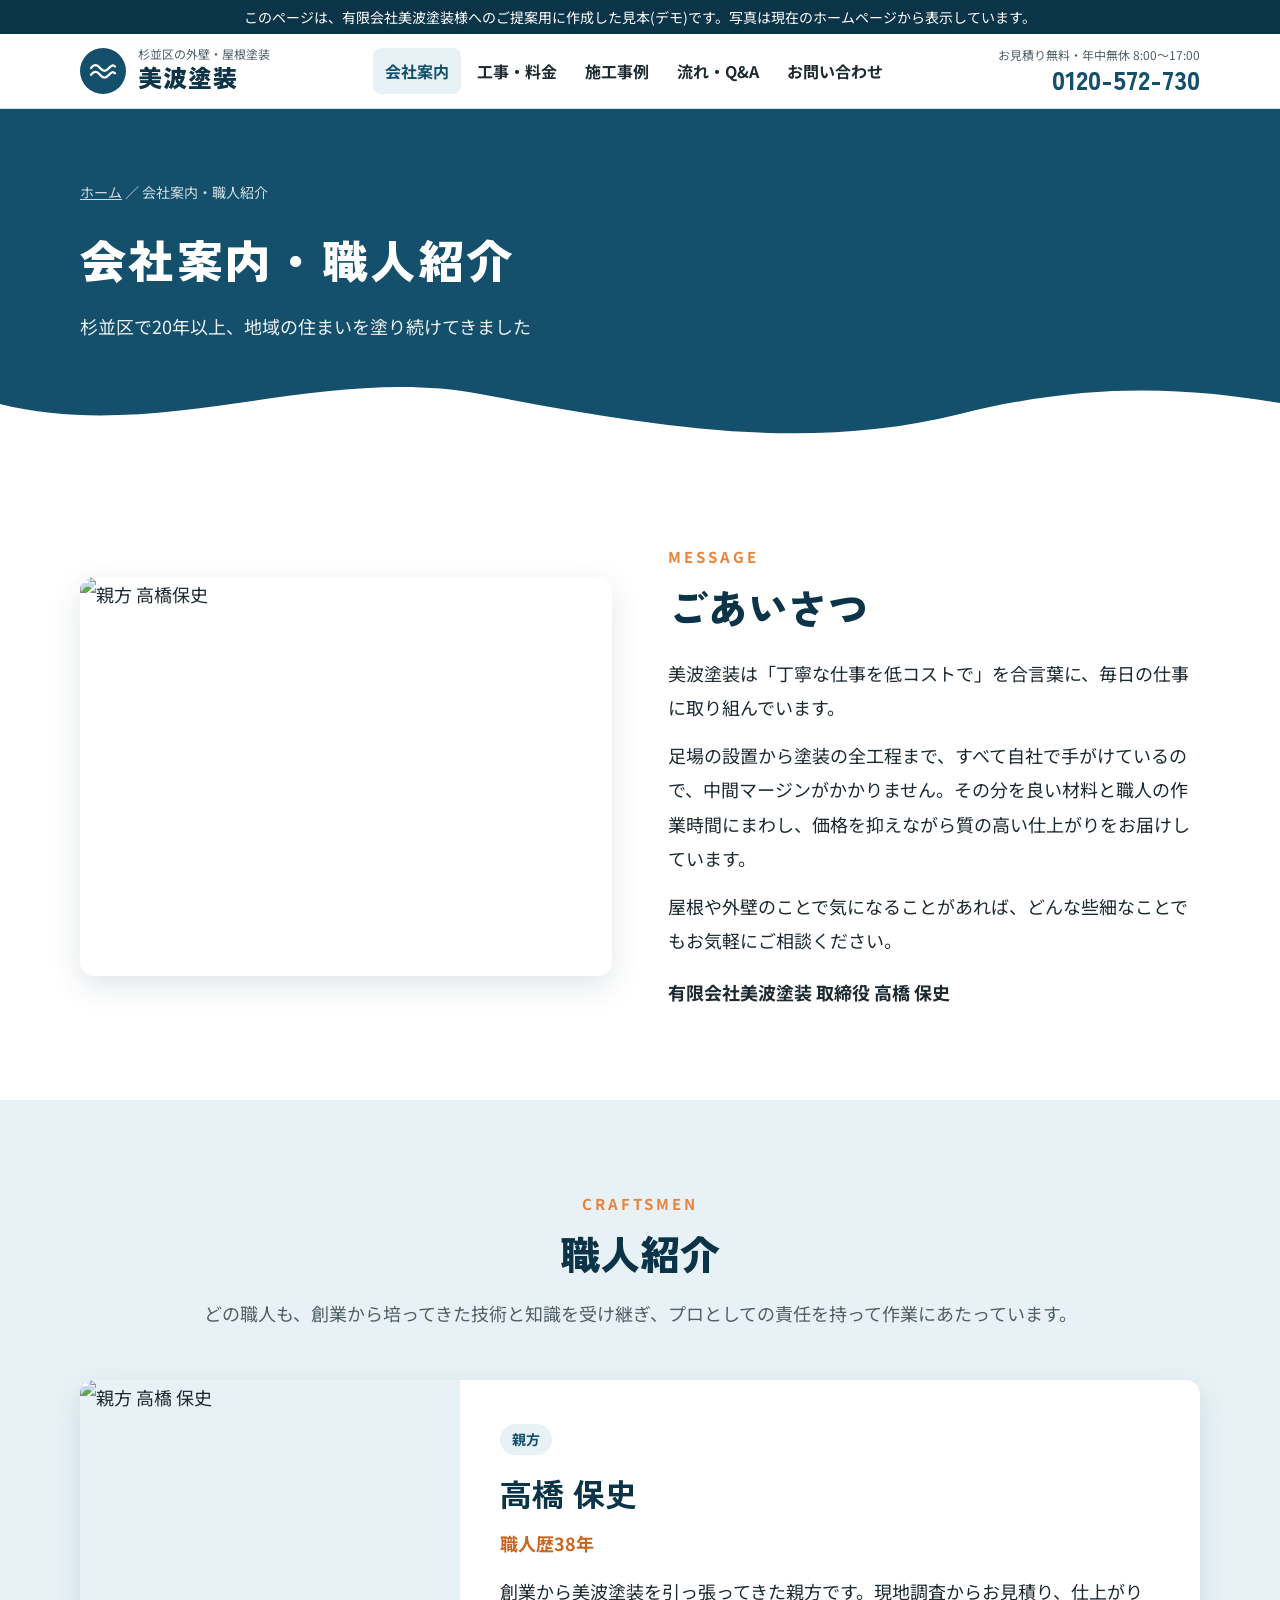
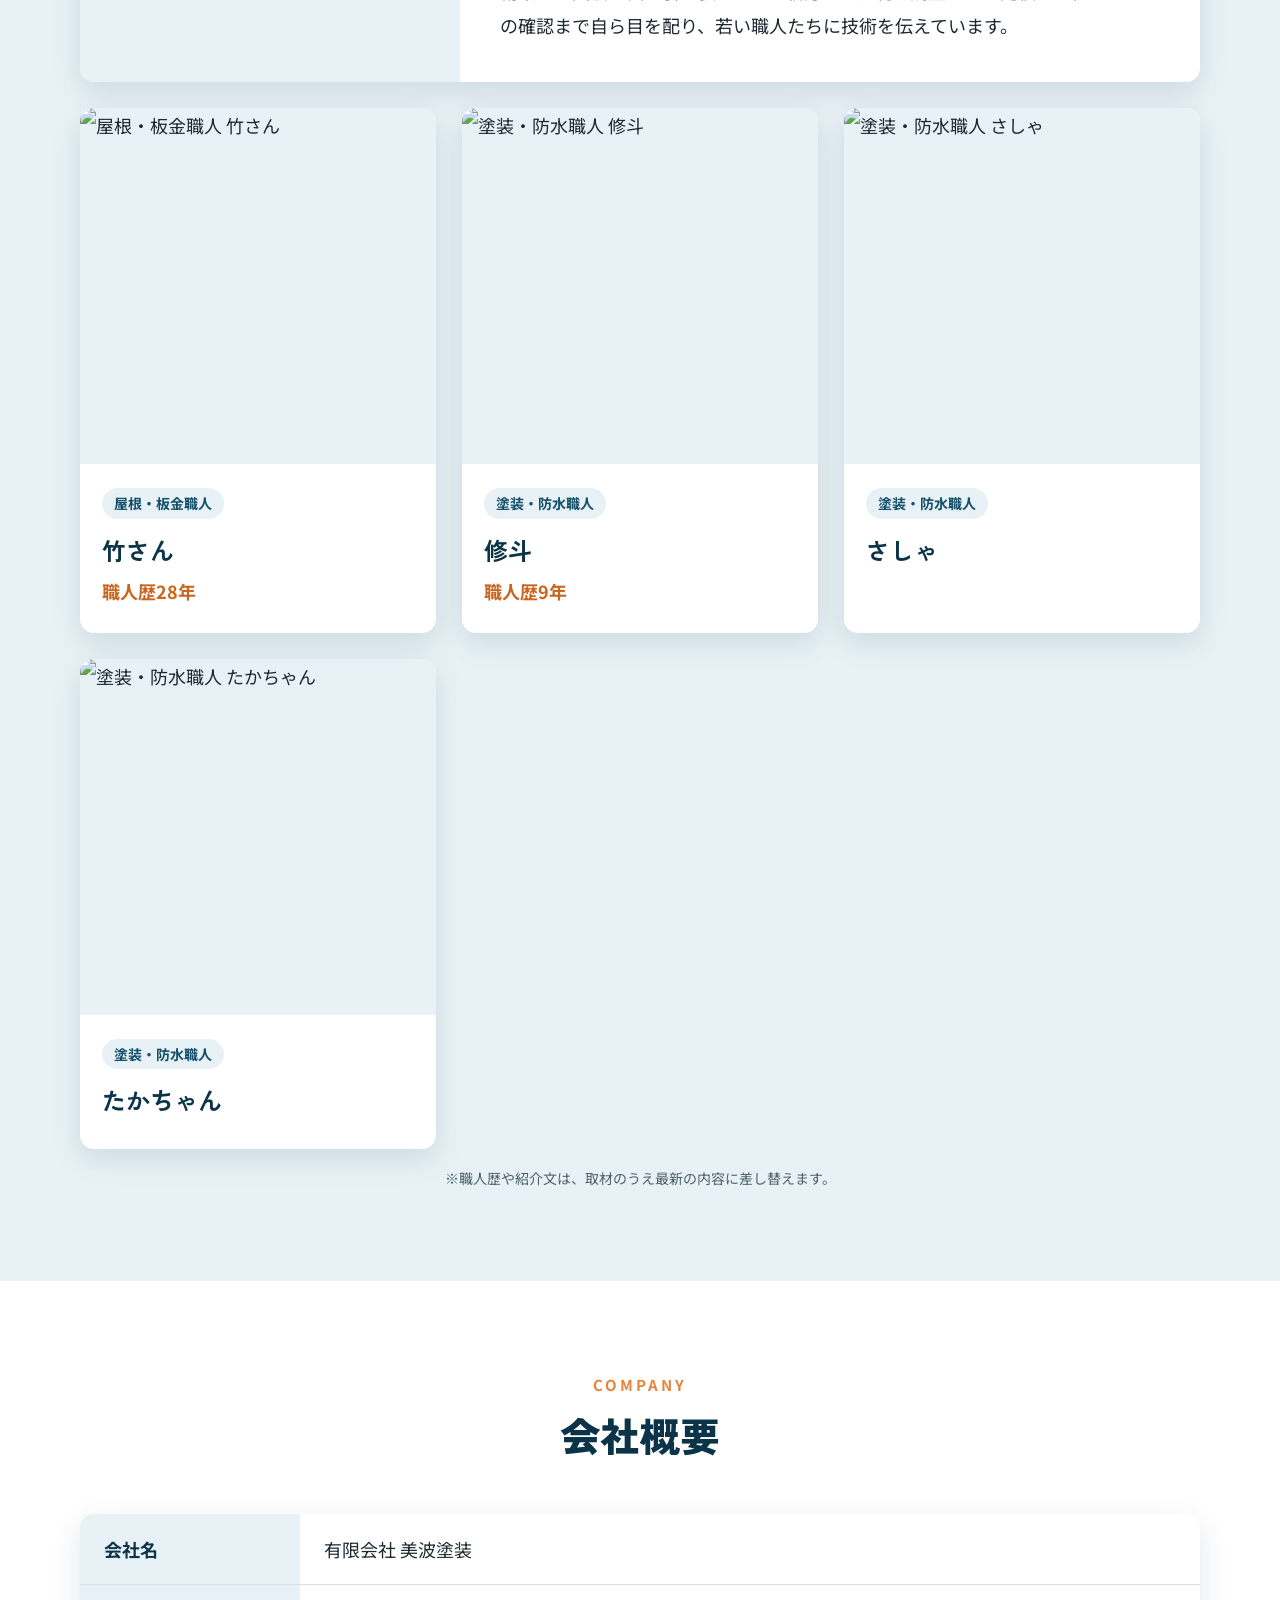
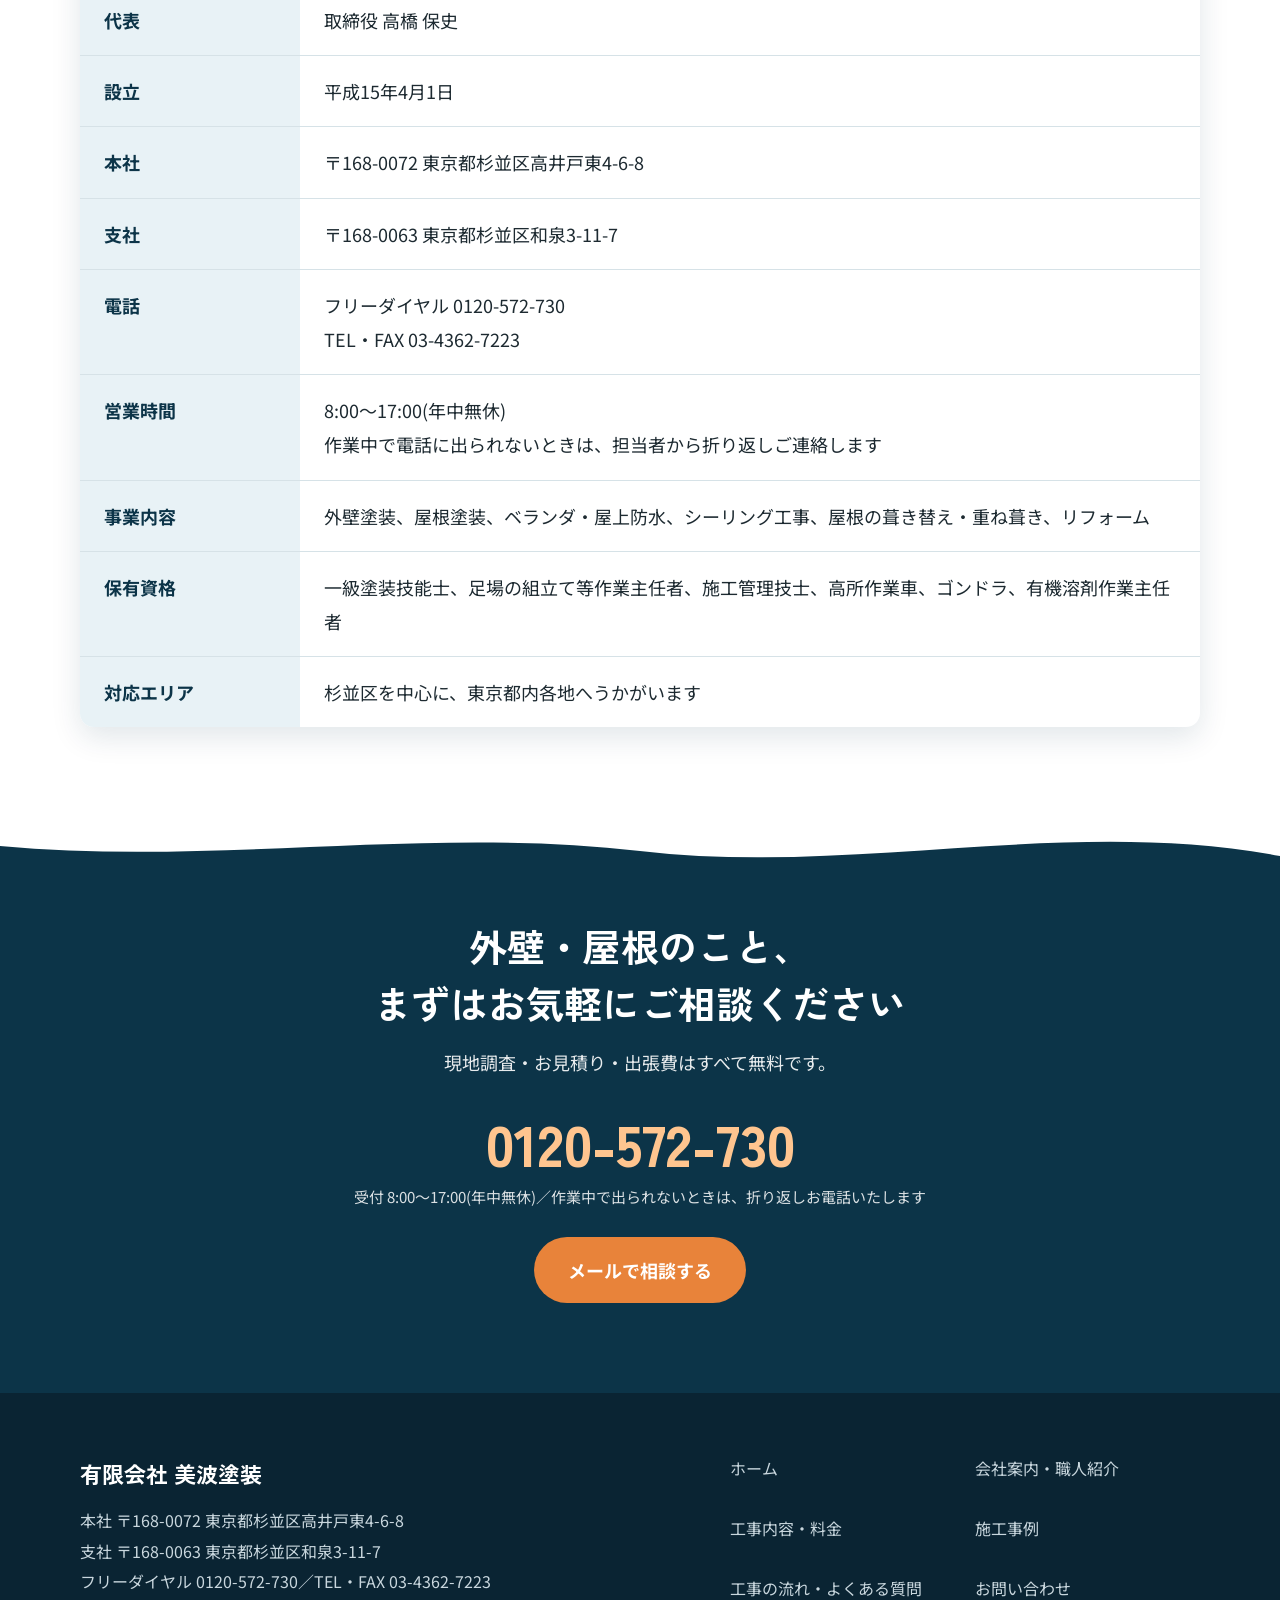
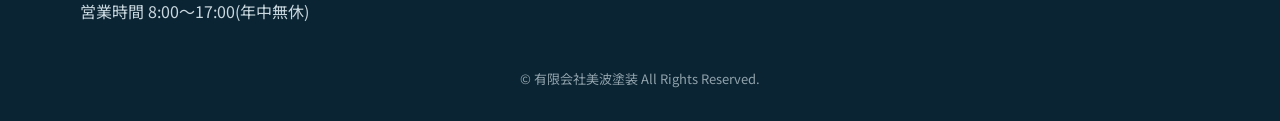
==== company.html @ 08099c4b "美波塗装様 提案用デモサイトを追加 Co-Authored-By: Claude Opus 5.5 <noreply@anthropic.com> Claude-Session: https://cl" ====
<!doctype html>
<html lang="ja">
<head>
<meta charset="utf-8">
<meta name="viewport" content="width=device-width, initial-scale=1">
<title>会社案内・職人紹介｜有限会社美波塗装｜杉並区の外壁塗装・屋根塗装</title>
<meta name="description" content="有限会社美波塗装の会社案内。親方 高橋保史(職人歴38年)をはじめとする職人紹介と会社概要。杉並区高井戸東。">
<link rel="stylesheet" href="style.css">
<script type="application/ld+json">
{"@context":"https://schema.org","@type":"HousePainter","name":"有限会社美波塗装","telephone":"0120-572-730","address":{"@type":"PostalAddress","postalCode":"168-0072","addressRegion":"東京都","addressLocality":"杉並区","streetAddress":"高井戸東4-6-8"},"openingHours":"Mo-Su 08:00-17:00","foundingDate":"2003-04-01","areaServed":"東京都杉並区とその周辺"}
</script>
</head>
<body>
<div class="demo-bar">このページは、有限会社美波塗装様へのご提案用に作成した見本(デモ)です。写真は現在のホームページから表示しています。</div>
<header class="site">
  <div class="wrap head-in">
    <a class="logo" href="index.html"><span class="logo-mark"><svg viewBox="0 0 40 40" fill="none" stroke="#fff" stroke-width="3" stroke-linecap="round"><path d="M4 16c4-5 8-5 12 0s8 5 12 0 6-4 8-2"/><path d="M4 25c4-5 8-5 12 0s8 5 12 0 6-4 8-2"/></svg></span><span class="logo-text"><small>杉並区の外壁・屋根塗装</small><strong>美波塗装</strong></span></a>
    <nav class="gnav"><ul><li><a href="company.html" class="on">会社案内</a></li><li><a href="service.html">工事・料金</a></li><li><a href="works.html">施工事例</a></li><li><a href="flow.html">流れ・Q&A</a></li><li><a href="contact.html">お問い合わせ</a></li></ul></nav>
    <a class="head-tel" href="tel:0120572730"><span>お見積り無料・年中無休 8:00〜17:00</span><strong>0120-572-730</strong></a>
    <button class="menu-btn" aria-label="メニュー">メニュー</button>
  </div>
</header>
<div class="page-head">
  <div class="wrap">
    <div class="crumb"><a href="index.html">ホーム</a> ／ 会社案内・職人紹介</div>
    <h1>会社案内・職人紹介</h1>
    <p>杉並区で20年以上、地域の住まいを塗り続けてきました</p>
  </div>
  <div class="wave" aria-hidden="true"><svg viewBox="0 0 1440 90" preserveAspectRatio="none"><path fill="#ffffff" d="M0,40 C180,80 360,0 540,30 C720,60 900,90 1080,50 C1260,10 1380,30 1480,45 L1480,90 L0,90 Z"/></svg></div>
</div>

<section>
  <div class="wrap split">
    <div class="split-img fade"><img src="https://minamitosou.com/img/staff01.png" alt="親方 高橋保史"></div>
    <div class="fade delay1">
      <div class="sec-title left" style="margin-bottom:20px"><span class="en">MESSAGE</span><h2>ごあいさつ</h2></div>
      <p>美波塗装は「丁寧な仕事を低コストで」を合言葉に、毎日の仕事に取り組んでいます。</p>
      <p>足場の設置から塗装の全工程まで、すべて自社で手がけているので、中間マージンがかかりません。その分を良い材料と職人の作業時間にまわし、価格を抑えながら質の高い仕上がりをお届けしています。</p>
      <p>屋根や外壁のことで気になることがあれば、どんな些細なことでもお気軽にご相談ください。</p>
      <p style="margin-top:18px;font-weight:700">有限会社美波塗装 取締役 高橋 保史</p>
    </div>
  </div>
</section>

<section class="bg-light" id="staff">
  <div class="wrap">
    <div class="sec-title fade"><span class="en">CRAFTSMEN</span><h2>職人紹介</h2><p>どの職人も、創業から培ってきた技術と知識を受け継ぎ、プロとしての責任を持って作業にあたっています。</p></div>
    <div class="staff-grid"><div class="staff lead fade"><div class="ph"><img src="https://minamitosou.com/img/staff01.png" alt="親方 高橋 保史"></div><div class="tx"><span class="role">親方</span><h3>高橋 保史</h3><div class="yr">職人歴38年</div><p>創業から美波塗装を引っ張ってきた親方です。現地調査からお見積り、仕上がりの確認まで自ら目を配り、若い職人たちに技術を伝えています。</p></div></div>
<div class="staff fade delay1"><div class="ph"><img src="https://minamitosou.com/img/staff02.png" alt="屋根・板金職人 竹さん"></div><div class="tx"><span class="role">屋根・板金職人</span><h3>竹さん</h3><div class="yr">職人歴28年</div></div></div>
<div class="staff fade delay2"><div class="ph"><img src="https://minamitosou.com/img/staff03.png" alt="塗装・防水職人 修斗"></div><div class="tx"><span class="role">塗装・防水職人</span><h3>修斗</h3><div class="yr">職人歴9年</div></div></div>
<div class="staff fade delay0"><div class="ph"><img src="https://minamitosou.com/img/staff04.png" alt="塗装・防水職人 さしゃ"></div><div class="tx"><span class="role">塗装・防水職人</span><h3>さしゃ</h3><div class="yr"></div></div></div>
<div class="staff fade delay1"><div class="ph"><img src="https://minamitosou.com/img/staff05.jpg" alt="塗装・防水職人 たかちゃん"></div><div class="tx"><span class="role">塗装・防水職人</span><h3>たかちゃん</h3><div class="yr"></div></div></div></div>
    <p class="note-demo">※職人歴や紹介文は、取材のうえ最新の内容に差し替えます。</p>
  </div>
</section>

<section>
  <div class="wrap">
    <div class="sec-title fade"><span class="en">COMPANY</span><h2>会社概要</h2></div>
    <table class="table fade">
      <tr><th>会社名</th><td>有限会社 美波塗装</td></tr>
      <tr><th>代表</th><td>取締役 高橋 保史</td></tr>
      <tr><th>設立</th><td>平成15年4月1日</td></tr>
      <tr><th>本社</th><td>〒168-0072 東京都杉並区高井戸東4-6-8</td></tr>
      <tr><th>支社</th><td>〒168-0063 東京都杉並区和泉3-11-7</td></tr>
      <tr><th>電話</th><td>フリーダイヤル 0120-572-730<br>TEL・FAX 03-4362-7223</td></tr>
      <tr><th>営業時間</th><td>8:00〜17:00(年中無休)<br>作業中で電話に出られないときは、担当者から折り返しご連絡します</td></tr>
      <tr><th>事業内容</th><td>外壁塗装、屋根塗装、ベランダ・屋上防水、シーリング工事、屋根の葺き替え・重ね葺き、リフォーム</td></tr>
      <tr><th>保有資格</th><td>一級塗装技能士、足場の組立て等作業主任者、施工管理技士、高所作業車、ゴンドラ、有機溶剤作業主任者</td></tr>
      <tr><th>対応エリア</th><td>杉並区を中心に、東京都内各地へうかがいます</td></tr>
    </table>
  </div>
</section>
<section class="cta">
  <div class="wave-top" aria-hidden="true"><svg viewBox="0 0 1440 60" preserveAspectRatio="none"><path fill="#ffffff" d="M0,20 C240,60 480,0 720,25 C960,50 1200,10 1440,30 L1440,60 L0,60 Z"/></svg></div>
  <div class="wrap fade">
    <h2>外壁・屋根のこと、<br>まずはお気軽にご相談ください</h2>
    <p>現地調査・お見積り・出張費はすべて無料です。</p>
    <a class="tel" href="tel:0120572730">0120-572-730</a>
    <small>受付 8:00〜17:00(年中無休)／作業中で出られないときは、折り返しお電話いたします</small>
    <a class="btn btn-sun" href="contact.html">メールで相談する</a>
  </div>
</section>
<footer class="site">
  <div class="wrap foot-in">
    <div>
      <strong>有限会社 美波塗装</strong>
      <p style="margin-top:10px">本社 〒168-0072 東京都杉並区高井戸東4-6-8<br>支社 〒168-0063 東京都杉並区和泉3-11-7<br>フリーダイヤル 0120-572-730／TEL・FAX 03-4362-7223<br>営業時間 8:00〜17:00(年中無休)</p>
    </div>
    <ul><li><a href="index.html">ホーム</a></li><li><a href="company.html">会社案内・職人紹介</a></li><li><a href="service.html">工事内容・料金</a></li><li><a href="works.html">施工事例</a></li><li><a href="flow.html">工事の流れ・よくある質問</a></li><li><a href="contact.html">お問い合わせ</a></li></ul>
  </div>
  <p class="copy">© 有限会社美波塗装 All Rights Reserved.</p>
</footer>
<div class="sp-fix"><a href="tel:0120572730">電話で相談<br>0120-572-730</a><a href="contact.html">メールで<br>無料見積り</a></div>
<script src="main.js"></script>
</body>
</html>
---- style.css ----
@import url('https://fonts.googleapis.com/css2?family=Zen+Kaku+Gothic+New:wght@500;700;900&family=Noto+Sans+JP:wght@400;500;700&display=swap');

:root{
  --sea:#14506b;      /* 深い海の青 */
  --sea-deep:#0c3448;
  --sea-light:#e8f2f6;
  --sun:#e8833a;      /* 夕日色 */
  --sun-deep:#c9661f;
  --sand:#f7f3ec;
  --ink:#1d2a31;
  --muted:#4f6069;
  --line:#d6e2e7;
  --white:#ffffff;
  --radius:14px;
  --shadow:0 10px 30px rgba(12,52,72,.12);
}
*{box-sizing:border-box;margin:0;padding:0}
html{scroll-behavior:smooth}
body{
  font-family:'Noto Sans JP',sans-serif;
  font-size:18px;line-height:1.9;color:var(--ink);background:var(--white);
  -webkit-font-smoothing:antialiased;
}
img{max-width:100%;display:block}
a{color:inherit}
.wrap{width:min(1120px,100% - 40px);margin:0 auto}
h1,h2,h3,.serif{font-family:'Zen Kaku Gothic New',sans-serif}

/* デモ表示 */
.demo-bar{background:var(--sea-deep);color:#fff;font-size:14px;text-align:center;padding:6px 12px;line-height:1.6}

/* ヘッダー */
header.site{position:sticky;top:0;z-index:50;background:rgba(255,255,255,.96);backdrop-filter:blur(6px);border-bottom:1px solid var(--line)}
.head-in{display:flex;align-items:center;justify-content:space-between;gap:16px;padding:12px 0}
.logo{display:flex;align-items:center;gap:12px;text-decoration:none}
.logo-mark{width:46px;height:46px;border-radius:50%;background:var(--sea);display:grid;place-items:center;flex-shrink:0}
.logo-mark svg{width:30px}
.logo-text small{display:block;font-size:12px;color:var(--muted);line-height:1.3}
.logo-text strong{font-family:'Zen Kaku Gothic New';font-size:24px;font-weight:900;color:var(--sea-deep);line-height:1.2;letter-spacing:.04em}
nav.gnav ul{display:flex;gap:4px;list-style:none}
nav.gnav a{display:block;white-space:nowrap;padding:8px 12px;text-decoration:none;font-weight:700;font-size:16px;border-radius:8px;transition:background .2s,color .2s}
nav.gnav a:hover,nav.gnav a.on{background:var(--sea-light);color:var(--sea)}
.head-tel{white-space:nowrap;text-align:right;line-height:1.3;text-decoration:none}
.head-tel span{display:block;font-size:12px;color:var(--muted)}
.head-tel strong{font-family:'Zen Kaku Gothic New';font-size:26px;font-weight:900;color:var(--sea)}
.menu-btn{display:none;background:none;border:2px solid var(--sea);color:var(--sea);border-radius:8px;padding:6px 12px;font-size:16px;font-weight:700;cursor:pointer}

/* ボタン(斜めの光) */
.btn{position:relative;overflow:hidden;display:inline-flex;align-items:center;justify-content:center;gap:10px;padding:16px 34px;border-radius:999px;font-weight:700;font-size:18px;text-decoration:none;transition:transform .2s,box-shadow .2s;border:none;cursor:pointer;font-family:inherit}
.btn::after{content:"";position:absolute;top:-50%;left:-80%;width:40%;height:200%;background:linear-gradient(90deg,transparent,rgba(255,255,255,.65),transparent);transform:skewX(-25deg);animation:shine 3.6s ease-in-out infinite}
@keyframes shine{0%{left:-80%}35%,100%{left:140%}}
.btn:hover{transform:translateY(-3px);box-shadow:0 12px 24px rgba(0,0,0,.18)}
.btn-sun{background:var(--sun);color:#fff}
.btn-sun:hover{background:var(--sun-deep)}
.btn-sea{background:var(--sea);color:#fff}
.btn-line{background:#fff;color:var(--sea);border:2px solid var(--sea)}
.btn-line::after{background:linear-gradient(90deg,transparent,rgba(20,80,107,.15),transparent)}

/* ファーストビュー */
.hero{position:relative;color:#fff;background:var(--sea-deep);overflow:hidden}
.hero-bg{position:absolute;inset:0;background-size:cover;background-position:center;opacity:.42;transform:scale(1.05);animation:slowzoom 18s ease-out forwards}
@keyframes slowzoom{to{transform:scale(1)}}
.hero::before{content:"";position:absolute;inset:0;background:linear-gradient(100deg,rgba(12,52,72,.95) 0%,rgba(12,52,72,.7) 50%,rgba(12,52,72,.25) 100%);z-index:1}
.hero-in{position:relative;z-index:2;padding:96px 0 150px}
.hero .tag{display:inline-block;background:var(--sun);padding:4px 16px;border-radius:999px;font-weight:700;font-size:16px;margin-bottom:22px}
.hero h1{font-size:clamp(34px,5.4vw,60px);line-height:1.35;font-weight:900;letter-spacing:.03em;margin-bottom:22px}
.hero h1 em{font-style:normal;color:#ffc58f}
.hero p.lead{font-size:clamp(17px,2vw,21px);max-width:620px;margin-bottom:34px}
.hero .btns{display:flex;flex-wrap:wrap;gap:14px}
.wave{position:absolute;left:0;right:0;bottom:-1px;z-index:3;line-height:0}
.wave svg{width:100%;height:90px}
.wave path{animation:wavemove 9s ease-in-out infinite alternate}
@keyframes wavemove{from{transform:translateX(0)}to{transform:translateX(-40px)}}

/* 下層ページ見出し */
.page-head{position:relative;background:var(--sea);color:#fff;padding:70px 0 110px;overflow:hidden}
.page-head h1{font-size:clamp(30px,4.4vw,46px);font-weight:900;letter-spacing:.05em}
.page-head p{font-size:18px;opacity:.92;margin-top:6px}
.crumb{font-size:14px;opacity:.8;margin-bottom:10px}
.crumb a{color:#fff}

/* セクション共通 */
section{padding:90px 0}
.bg-sand{background:var(--sand)}
.bg-light{background:var(--sea-light)}
.sec-title{text-align:center;margin-bottom:50px}
.sec-title .en{display:block;color:var(--sun);font-weight:700;letter-spacing:.2em;font-size:15px;margin-bottom:6px}
.sec-title h2{font-size:clamp(28px,3.6vw,40px);font-weight:900;color:var(--sea-deep);line-height:1.45}
.sec-title p{color:var(--muted);margin-top:14px}
.sec-title.left{text-align:left}

/* 数字 */
.numbers{display:grid;grid-template-columns:repeat(4,1fr);gap:18px;margin-top:-70px;position:relative;z-index:5}
.num-card{background:#fff;border-radius:var(--radius);box-shadow:var(--shadow);padding:28px 16px;text-align:center}
.num-card .n{font-family:'Zen Kaku Gothic New';font-weight:900;font-size:50px;color:var(--sea);line-height:1.1}
.num-card .n small{font-size:20px;margin-left:2px}
.num-card .l{font-weight:700;font-size:16px;color:var(--muted);margin-top:6px}

/* 2カラム */
.split{display:grid;grid-template-columns:1fr 1fr;gap:56px;align-items:center}
.split.rev .split-img{order:2}
.split-img{border-radius:var(--radius);overflow:hidden;box-shadow:var(--shadow)}
.split-img img{width:100%;height:100%;object-fit:cover;aspect-ratio:4/3;transition:transform .6s}
.split-img:hover img{transform:scale(1.04)}
.split h3{font-size:clamp(24px,3vw,32px);color:var(--sea-deep);line-height:1.5;margin-bottom:18px;font-weight:900}
.split p+p{margin-top:14px}

/* 強み */
.points{display:grid;grid-template-columns:repeat(2,1fr);gap:24px}
.point{background:#fff;border-radius:var(--radius);padding:34px 30px;box-shadow:var(--shadow);border-top:5px solid var(--sea);transition:transform .3s}
.point:hover{transform:translateY(-6px)}
.point .ico{width:56px;height:56px;border-radius:50%;background:var(--sea-light);display:grid;place-items:center;margin-bottom:16px}
.point .ico svg{width:30px;height:30px;stroke:var(--sea)}
.point h3{font-size:23px;color:var(--sea-deep);margin-bottom:10px;line-height:1.5}
.point p{color:var(--muted);font-size:17px}

/* 職人 */
.staff-grid{display:grid;grid-template-columns:repeat(3,1fr);gap:26px}
.staff{background:#fff;border-radius:var(--radius);overflow:hidden;box-shadow:var(--shadow);transition:transform .3s}
.staff:hover{transform:translateY(-6px)}
.staff .ph{aspect-ratio:1/1;background:var(--sea-light);overflow:hidden}
.staff .ph img{width:100%;height:100%;object-fit:cover}
.staff .tx{padding:20px 22px 24px}
.staff .role{display:inline-block;background:var(--sea-light);color:var(--sea);font-size:14px;font-weight:700;padding:2px 12px;border-radius:999px}
.staff h3{font-size:24px;margin:8px 0 2px;color:var(--sea-deep)}
.staff .yr{color:var(--sun-deep);font-weight:700}
.staff.lead{grid-column:span 3;display:grid;grid-template-columns:380px 1fr}
.staff.lead .ph{aspect-ratio:auto;height:100%}
.staff.lead .tx{padding:40px}
.staff.lead h3{font-size:32px}
.staff.lead p{margin-top:14px}

/* 施工事例 */
.ba-grid{display:grid;grid-template-columns:repeat(2,1fr);gap:28px}
.ba{background:#fff;border-radius:var(--radius);box-shadow:var(--shadow);overflow:hidden}
.ba-pics{display:grid;grid-template-columns:1fr 1fr;gap:3px;background:var(--line)}
.ba-pics figure{position:relative;background:#fff}
.ba-pics img{width:100%;aspect-ratio:4/3;object-fit:cover}
.ba-pics figcaption{position:absolute;top:10px;left:10px;font-size:14px;font-weight:700;padding:2px 12px;border-radius:999px;color:#fff;background:rgba(29,42,49,.75)}
.ba-pics figure:last-child figcaption{background:var(--sun)}
.ba .cap{padding:16px 22px 20px}
.ba .cap h3{font-size:20px;color:var(--sea-deep)}
.ba .cap p{font-size:16px;color:var(--muted)}
.works-grid{display:grid;grid-template-columns:repeat(4,1fr);gap:20px}
.work{background:#fff;border-radius:var(--radius);overflow:hidden;box-shadow:var(--shadow);text-decoration:none;transition:transform .3s}
.work:hover{transform:translateY(-6px)}
.work img{width:100%;aspect-ratio:4/3;object-fit:cover}
.work .tx{padding:14px 16px 18px}
.work .date{font-size:14px;color:var(--muted)}
.work h3{font-size:18px;color:var(--sea-deep);line-height:1.5}
.tags{display:flex;flex-wrap:wrap;gap:6px;margin-top:8px}
.tags span{font-size:13px;background:var(--sea-light);color:var(--sea);padding:1px 10px;border-radius:999px;font-weight:700}

/* 工事内容 */
.services{display:grid;gap:30px}
.service{display:grid;grid-template-columns:340px 1fr;gap:34px;background:#fff;border-radius:var(--radius);box-shadow:var(--shadow);overflow:hidden}
.service img{width:100%;height:100%;object-fit:cover;min-height:240px}
.service .tx{padding:30px 34px 30px 0}
.service h3{font-size:26px;color:var(--sea-deep);margin-bottom:10px}
.service h3 small{display:block;font-size:14px;color:var(--sun);letter-spacing:.15em}
.pack{background:#fff;border-radius:var(--radius);box-shadow:var(--shadow);padding:40px;text-align:center;border:3px solid var(--sun)}
.pack h3{font-size:28px;color:var(--sea-deep);margin-bottom:10px}
.pack img{margin:20px auto;border-radius:10px}
.pack .note{font-size:16px;color:var(--muted)}

/* 流れ */
.flow{list-style:none;counter-reset:step;display:grid;gap:18px;max-width:860px;margin:0 auto}
.flow li{position:relative;background:#fff;border-radius:var(--radius);box-shadow:var(--shadow);padding:24px 28px 24px 100px}
.flow li::before{counter-increment:step;content:counter(step);position:absolute;left:26px;top:50%;transform:translateY(-50%);width:52px;height:52px;border-radius:50%;background:var(--sea);color:#fff;display:grid;place-items:center;font-family:'Zen Kaku Gothic New';font-size:26px;font-weight:900}
.flow h3{font-size:22px;color:var(--sea-deep)}
.flow p{color:var(--muted);font-size:17px}

/* FAQ */
.faq{max-width:860px;margin:0 auto;display:grid;gap:14px}
.faq details{background:#fff;border-radius:var(--radius);box-shadow:var(--shadow);overflow:hidden}
.faq summary{list-style:none;cursor:pointer;padding:22px 60px 22px 70px;position:relative;font-weight:700;font-size:19px;color:var(--sea-deep)}
.faq summary::-webkit-details-marker{display:none}
.faq summary::before{content:"Q";position:absolute;left:22px;top:50%;transform:translateY(-50%);width:34px;height:34px;border-radius:50%;background:var(--sea);color:#fff;display:grid;place-items:center;font-family:'Zen Kaku Gothic New';font-weight:900}
.faq summary::after{content:"+";position:absolute;right:24px;top:50%;transform:translateY(-50%);font-size:28px;color:var(--sun);transition:transform .3s}
.faq details[open] summary::after{transform:translateY(-50%) rotate(45deg)}
.faq .a{padding:0 30px 24px 70px;position:relative;color:var(--muted)}
.faq .a::before{content:"A";position:absolute;left:22px;top:0;width:34px;height:34px;border-radius:50%;background:var(--sun);color:#fff;display:grid;place-items:center;font-family:'Zen Kaku Gothic New';font-weight:900}

/* 会社概要表 */
.table{width:100%;border-collapse:collapse;background:#fff;border-radius:var(--radius);overflow:hidden;box-shadow:var(--shadow)}
.table th,.table td{padding:18px 24px;border-bottom:1px solid var(--line);text-align:left;vertical-align:top}
.table th{width:220px;background:var(--sea-light);color:var(--sea-deep);font-weight:700}
.table tr:last-child th,.table tr:last-child td{border-bottom:none}

/* お問い合わせ */
.contact-box{display:grid;grid-template-columns:1fr 1fr;gap:28px}
.c-card{background:#fff;border-radius:var(--radius);box-shadow:var(--shadow);padding:36px;text-align:center}
.c-card h3{font-size:22px;color:var(--sea-deep);margin-bottom:8px}
.c-card .tel{font-family:'Zen Kaku Gothic New';font-size:40px;font-weight:900;color:var(--sea);text-decoration:none;display:block;line-height:1.3}
.c-card p{color:var(--muted);font-size:16px}
form.cf{background:#fff;border-radius:var(--radius);box-shadow:var(--shadow);padding:40px;max-width:860px;margin:0 auto;display:grid;gap:22px}
form.cf label{font-weight:700;display:block;margin-bottom:6px}
form.cf label .req{background:var(--sun);color:#fff;font-size:13px;padding:1px 8px;border-radius:4px;margin-left:8px}
form.cf input,form.cf select,form.cf textarea{width:100%;font-size:18px;padding:14px 16px;border:2px solid var(--line);border-radius:10px;font-family:inherit;transition:border-color .2s}
form.cf input:focus,form.cf textarea:focus,form.cf select:focus{outline:none;border-color:var(--sea)}
form.cf .chk{display:flex;flex-wrap:wrap;gap:10px 20px}
form.cf .chk label{font-weight:500;display:flex;align-items:center;gap:6px;margin:0}
form.cf .chk input{width:22px;height:22px}

/* CTA帯 */
.cta{position:relative;background:var(--sea-deep);color:#fff;text-align:center;padding:100px 0 90px;overflow:hidden}
.cta h2{font-size:clamp(26px,3.6vw,38px);line-height:1.5;margin-bottom:14px}
.cta p{opacity:.9;margin-bottom:30px}
.cta .tel{display:block;font-family:'Zen Kaku Gothic New';font-weight:900;font-size:clamp(36px,6vw,56px);color:#ffc58f;text-decoration:none;line-height:1.2;margin-bottom:6px}
.cta small{display:block;opacity:.85;margin-bottom:26px}
.cta .wave-top{position:absolute;top:-1px;left:0;right:0;line-height:0;transform:rotate(180deg)}
.cta .wave-top svg{width:100%;height:60px}

/* フッター */
footer.site{background:#0a2433;color:#c9d7de;padding:60px 0 30px;font-size:16px}
.foot-in{display:grid;grid-template-columns:1.3fr 1fr;gap:40px}
footer.site strong{color:#fff;font-family:'Zen Kaku Gothic New';font-size:22px}
footer.site ul{list-style:none;display:grid;grid-template-columns:1fr 1fr;gap:6px 20px}
footer.site a{text-decoration:none}
footer.site a:hover{color:#ffc58f}
.copy{text-align:center;margin-top:40px;font-size:13px;opacity:.7}

/* スマホ固定ボタン */
.sp-fix{display:none}

/* ふわっと表示 */
.fade{opacity:0;transform:translateY(30px);transition:opacity .8s ease,transform .8s ease}
.fade.show{opacity:1;transform:none}
.delay1{transition-delay:.12s}.delay2{transition-delay:.24s}.delay3{transition-delay:.36s}

.center{text-align:center}
.mt40{margin-top:40px}
.note-demo{font-size:14px;color:var(--muted);text-align:center;margin-top:16px}

@media (max-width:960px){
  nav.gnav{display:none;position:absolute;top:100%;left:0;right:0;background:#fff;border-bottom:1px solid var(--line);padding:10px 20px}
  nav.gnav.open{display:block}
  nav.gnav ul{flex-direction:column}
  .menu-btn{display:block}
  .head-tel{display:none}
  .numbers{grid-template-columns:repeat(2,1fr)}
  .split,.points,.contact-box,.foot-in{grid-template-columns:1fr}
  .split.rev .split-img{order:0}
  .staff-grid{grid-template-columns:1fr 1fr}
  .staff.lead{grid-column:span 2;grid-template-columns:1fr}
  .staff.lead .ph{aspect-ratio:4/3}
  .works-grid{grid-template-columns:1fr 1fr}
  .ba-grid{grid-template-columns:1fr}
  .service{grid-template-columns:1fr}
  .service .tx{padding:0 26px 28px}
}
@media (max-width:600px){
  body{font-size:17px}
  section{padding:64px 0}
  .hero-in{padding:64px 0 120px}
  .staff-grid{grid-template-columns:1fr}
  .staff.lead{grid-column:span 1}
  .works-grid{grid-template-columns:1fr}
  .table th{width:110px;padding:14px}
  .table td{padding:14px}
  .flow li{padding:22px 20px 22px 86px}
  .flow li::before{left:18px}
  .pack,form.cf{padding:26px 20px}
  footer.site{padding-bottom:110px}
  .sp-fix{display:grid;grid-template-columns:1fr 1fr;position:fixed;left:0;right:0;bottom:0;z-index:60;box-shadow:0 -4px 16px rgba(0,0,0,.15)}
  .sp-fix a{padding:14px 6px;text-align:center;font-weight:700;color:#fff;text-decoration:none;font-size:16px;line-height:1.4}
  .sp-fix a:first-child{background:var(--sea)}
  .sp-fix a:last-child{background:var(--sun)}
}
@media (prefers-reduced-motion:reduce){
  *{animation:none!important;transition:none!important}
  .fade{opacity:1;transform:none}
}
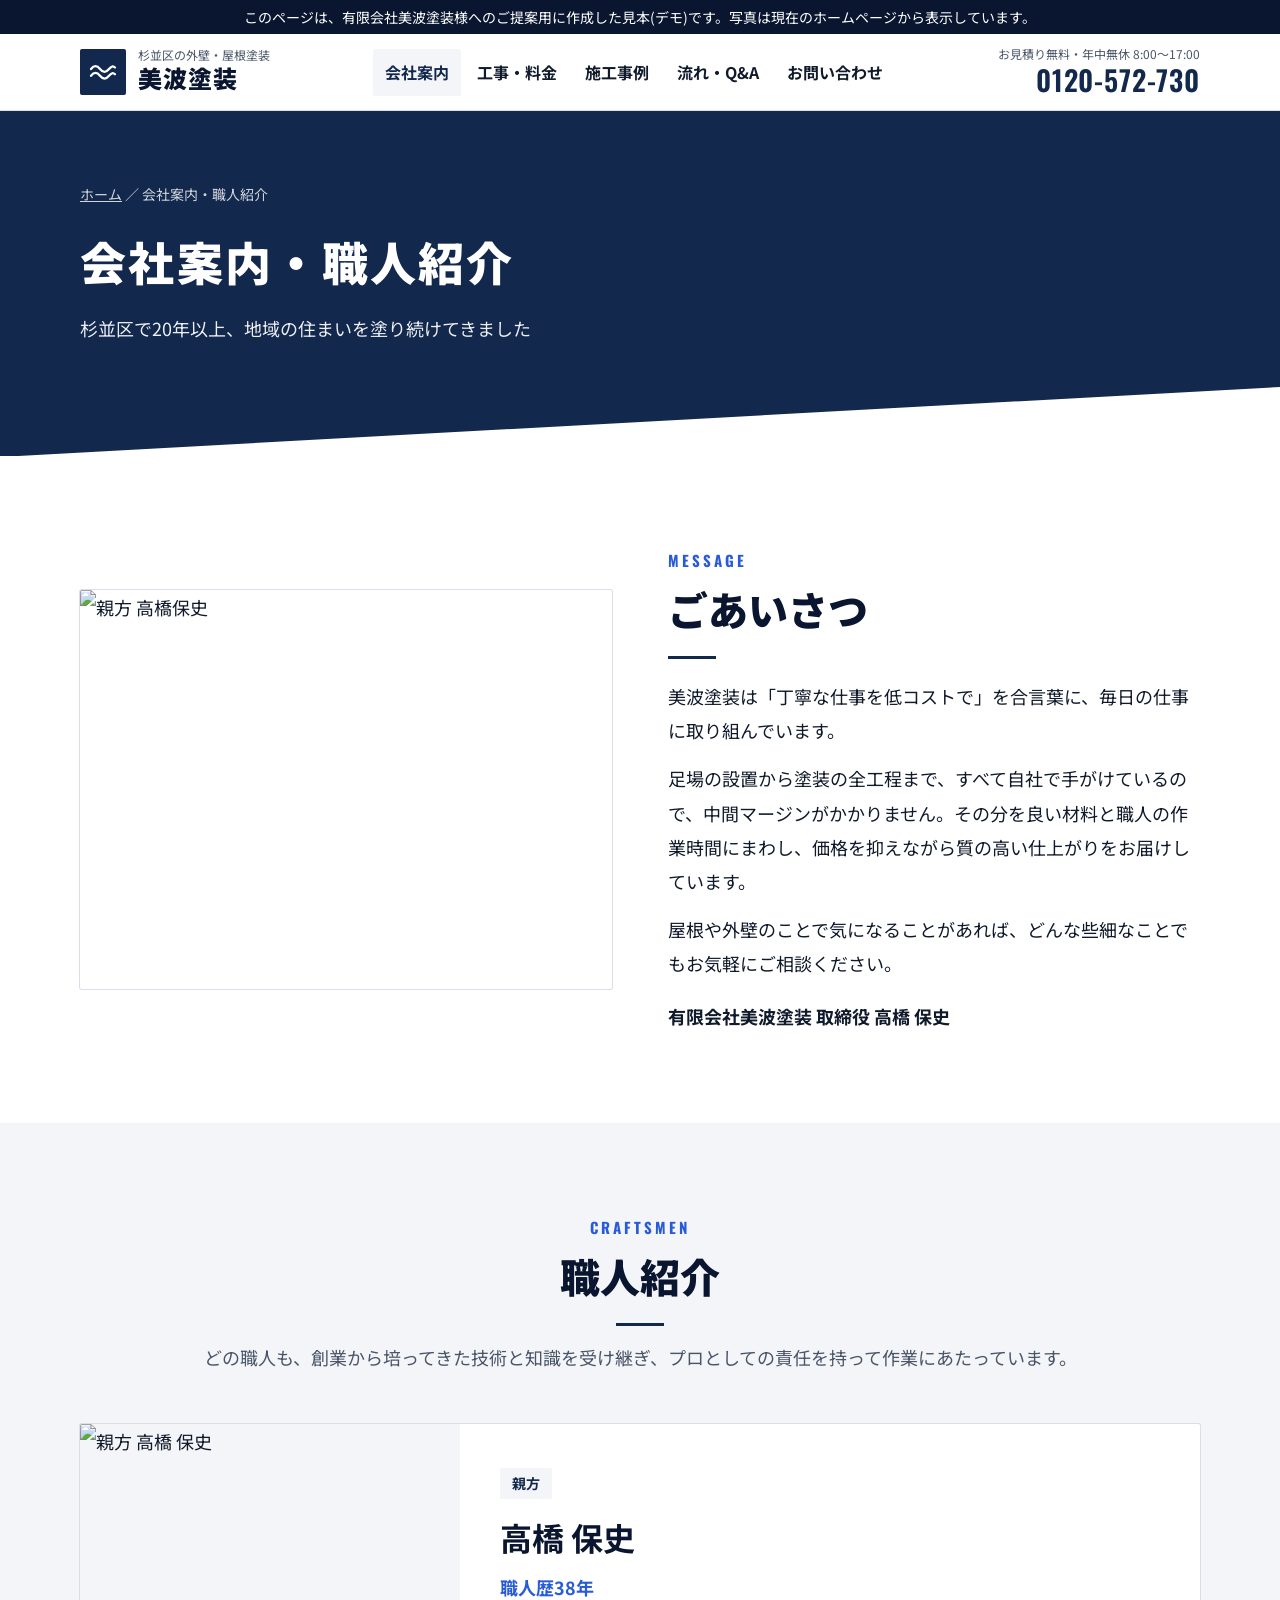
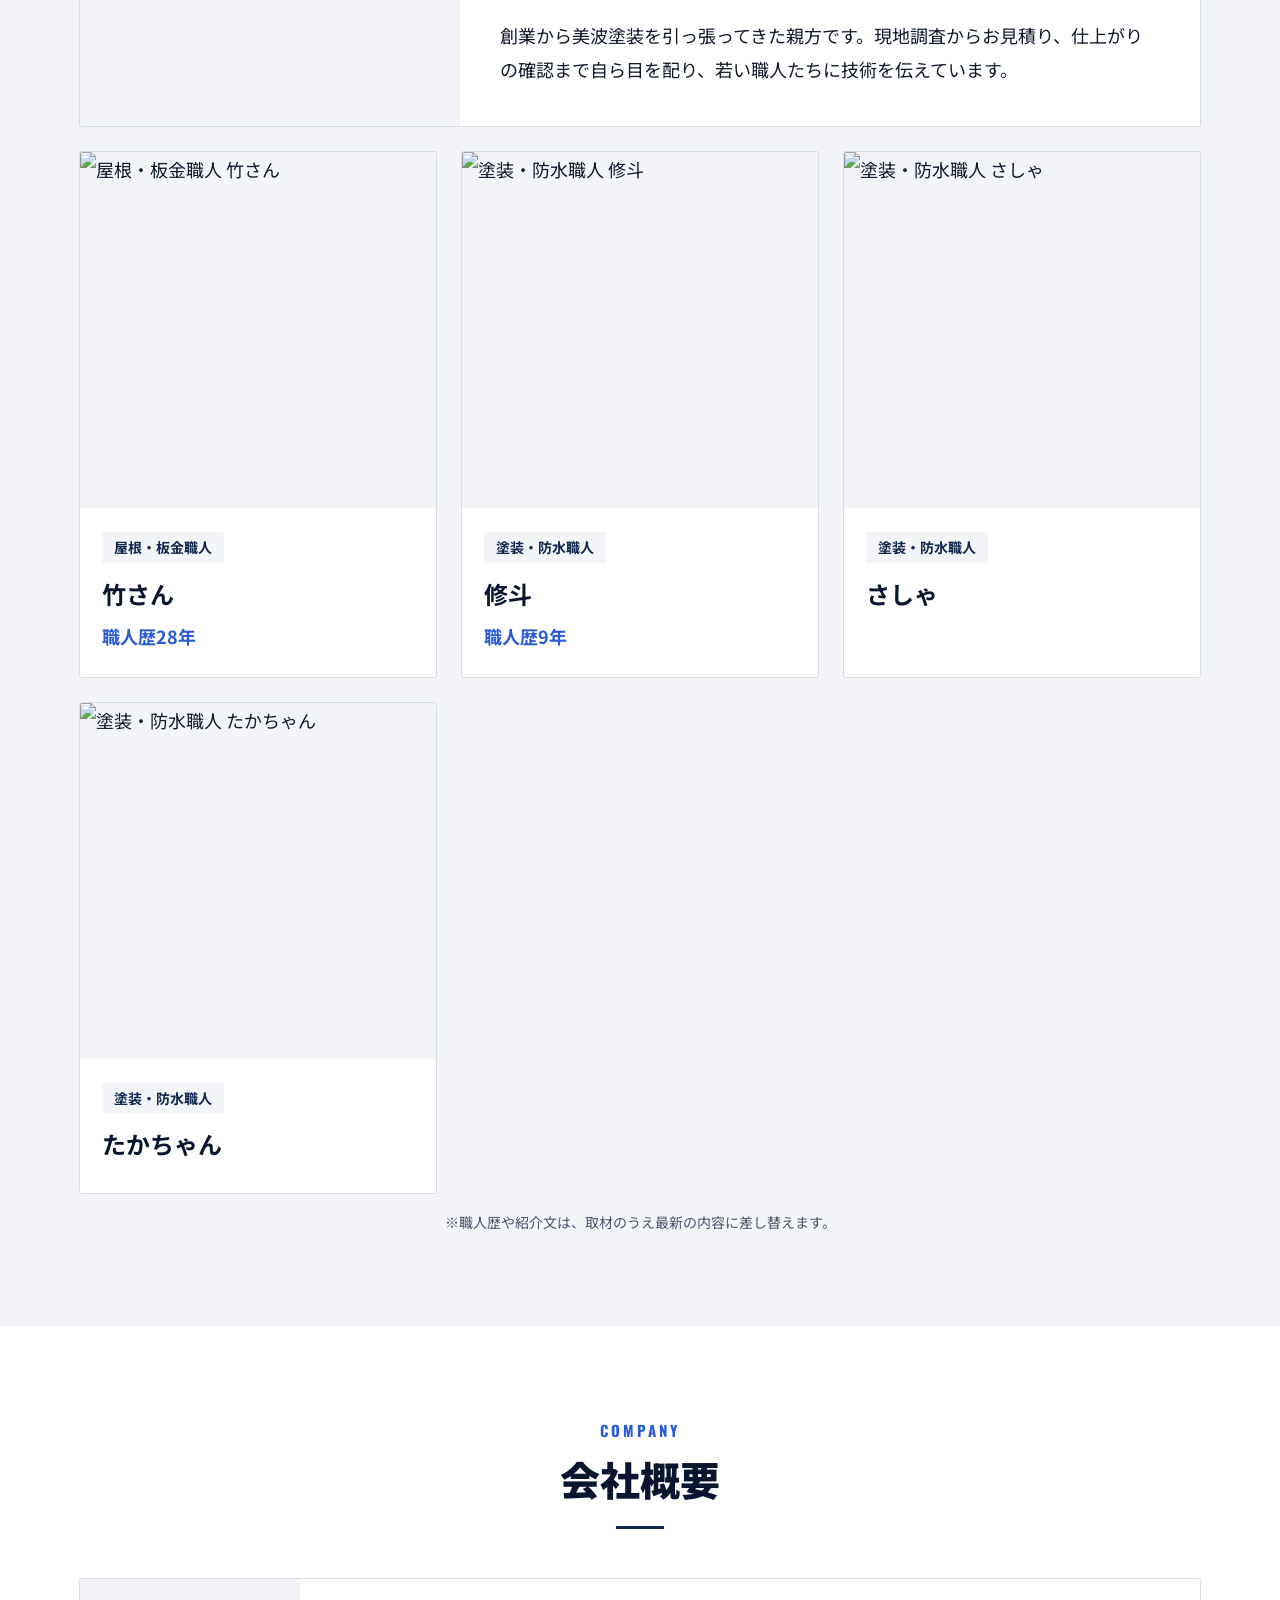
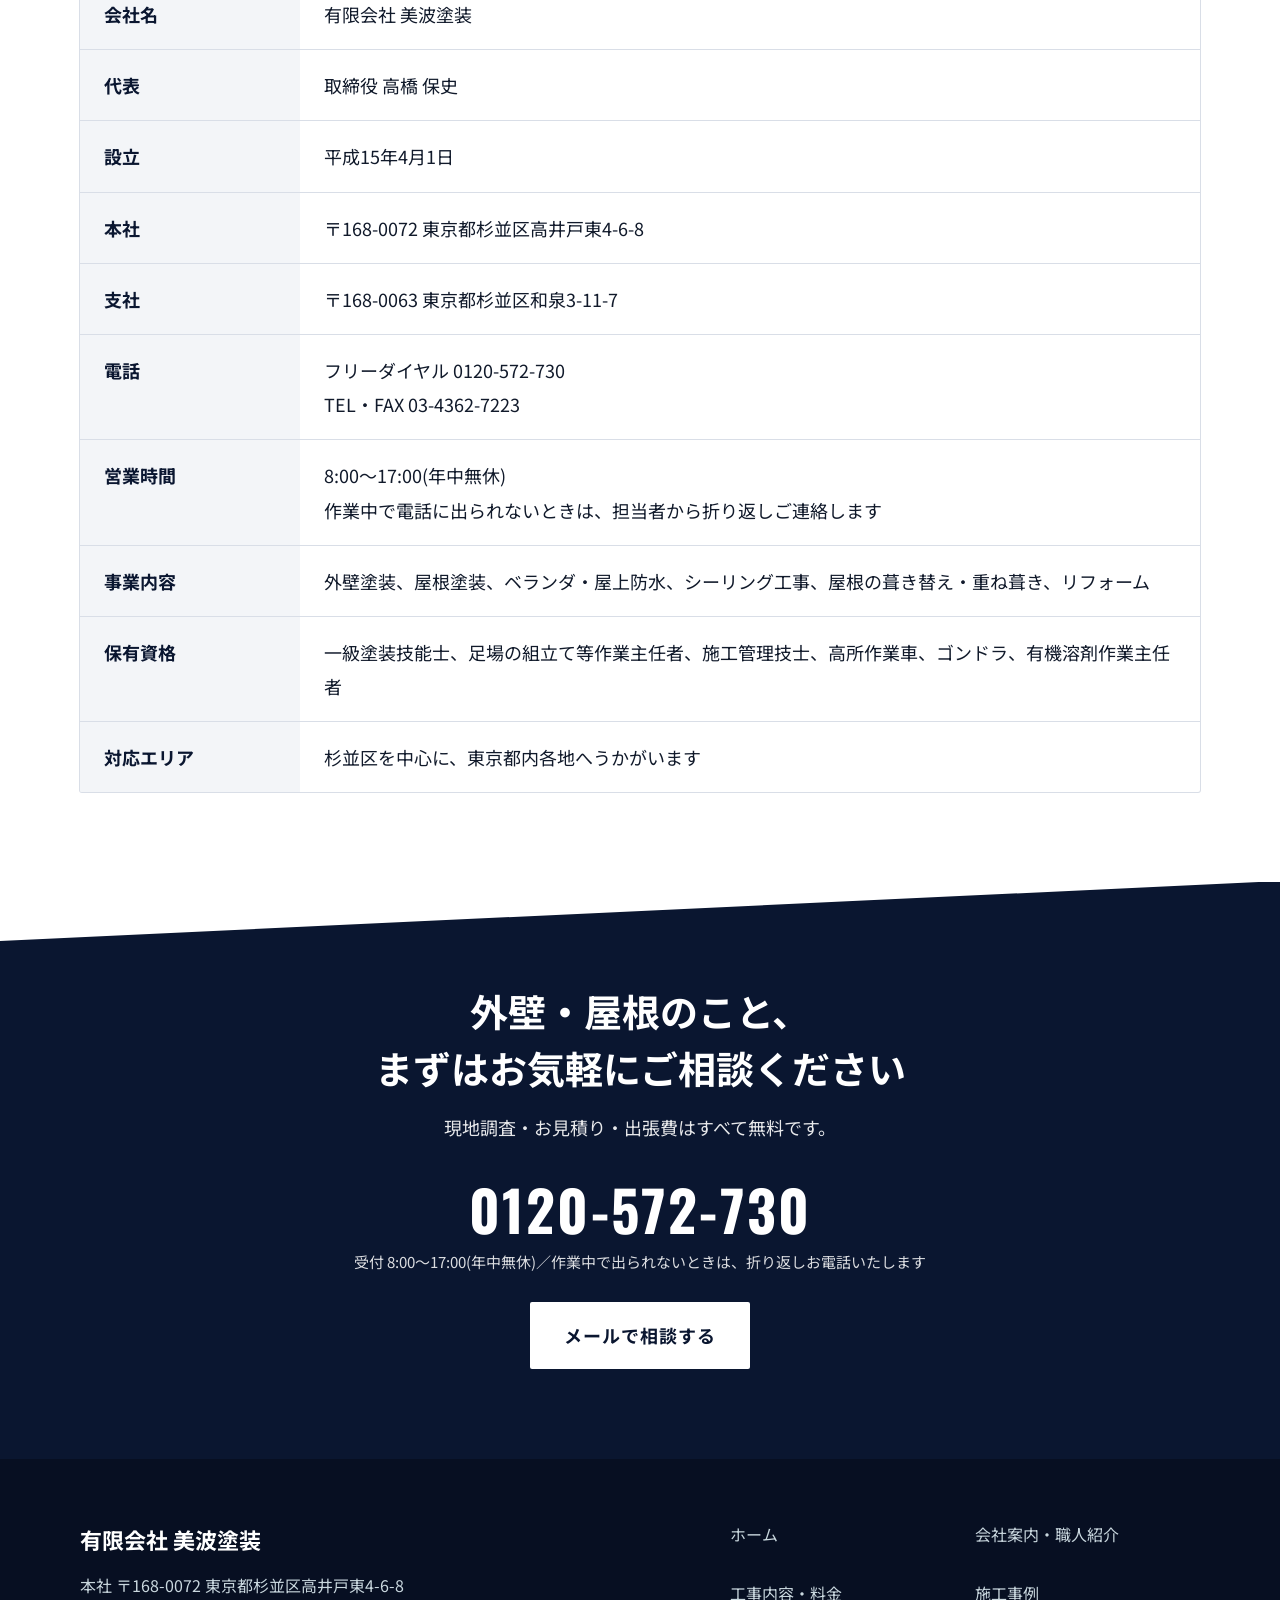
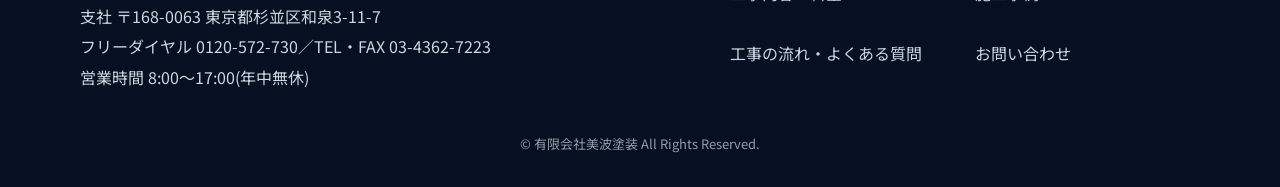
==== commit 103f6a06: "配色を紺×白のシャープなデザインに変更 Co-Authored-By: Claude Opus 5.5 <noreply@anthropic.com> Claude-Session: https://" ====
--- a/company.html
+++ b/company.html
@@ -26,7 +26,7 @@
     <h1>会社案内・職人紹介</h1>
     <p>杉並区で20年以上、地域の住まいを塗り続けてきました</p>
   </div>
-  <div class="wave" aria-hidden="true"><svg viewBox="0 0 1440 90" preserveAspectRatio="none"><path fill="#ffffff" d="M0,40 C180,80 360,0 540,30 C720,60 900,90 1080,50 C1260,10 1380,30 1480,45 L1480,90 L0,90 Z"/></svg></div>
+  <div class="wave" aria-hidden="true"><svg viewBox="0 0 1440 90" preserveAspectRatio="none"><path fill="#ffffff" d="M0,90 L1440,20 L1440,90 Z"/></svg></div>
 </div>
 
 <section>
@@ -72,7 +72,7 @@
   </div>
 </section>
 <section class="cta">
-  <div class="wave-top" aria-hidden="true"><svg viewBox="0 0 1440 60" preserveAspectRatio="none"><path fill="#ffffff" d="M0,20 C240,60 480,0 720,25 C960,50 1200,10 1440,30 L1440,60 L0,60 Z"/></svg></div>
+  <div class="wave-top" aria-hidden="true"><svg viewBox="0 0 1440 60" preserveAspectRatio="none"><path fill="#ffffff" d="M0,60 L1440,0 L1440,60 Z"/></svg></div>
   <div class="wrap fade">
     <h2>外壁・屋根のこと、<br>まずはお気軽にご相談ください</h2>
     <p>現地調査・お見積り・出張費はすべて無料です。</p>
--- a/style.css
+++ b/style.css
@@ -1,18 +1,19 @@
-@import url('https://fonts.googleapis.com/css2?family=Zen+Kaku+Gothic+New:wght@500;700;900&family=Noto+Sans+JP:wght@400;500;700&display=swap');
+@import url('https://fonts.googleapis.com/css2?family=Noto+Sans+JP:wght@400;500;700;900&family=Oswald:wght@500;600&display=swap');
 
 :root{
-  --sea:#14506b;      /* 深い海の青 */
-  --sea-deep:#0c3448;
-  --sea-light:#e8f2f6;
-  --sun:#e8833a;      /* 夕日色 */
-  --sun-deep:#c9661f;
-  --sand:#f7f3ec;
-  --ink:#1d2a31;
-  --muted:#4f6069;
-  --line:#d6e2e7;
+  --sea:#13284d;      /* 紺 */
+  --sea-deep:#0a1630; /* 濃紺 */
+  --sea-light:#f3f5f8;/* 明るいグレー(区切り用) */
+  --sun:#13284d;      /* ボタンも紺で統一 */
+  --sun-deep:#0a1630;
+  --accent:#2a5bd7;   /* 差し色の青(線・ラベルのみ) */
+  --sand:#f3f5f8;
+  --ink:#111a2b;
+  --muted:#4a5568;
+  --line:#d9dee7;
   --white:#ffffff;
-  --radius:14px;
-  --shadow:0 10px 30px rgba(12,52,72,.12);
+  --radius:2px;
+  --shadow:0 0 0 1px #d9dee7;
 }
 *{box-sizing:border-box;margin:0;padding:0}
 html{scroll-behavior:smooth}
@@ -24,7 +25,7 @@
 img{max-width:100%;display:block}
 a{color:inherit}
 .wrap{width:min(1120px,100% - 40px);margin:0 auto}
-h1,h2,h3,.serif{font-family:'Zen Kaku Gothic New',sans-serif}
+h1,h2,h3,.serif{font-family:'Noto Sans JP',sans-serif}
 
 /* デモ表示 */
 .demo-bar{background:var(--sea-deep);color:#fff;font-size:14px;text-align:center;padding:6px 12px;line-height:1.6}
@@ -33,43 +34,46 @@
 header.site{position:sticky;top:0;z-index:50;background:rgba(255,255,255,.96);backdrop-filter:blur(6px);border-bottom:1px solid var(--line)}
 .head-in{display:flex;align-items:center;justify-content:space-between;gap:16px;padding:12px 0}
 .logo{display:flex;align-items:center;gap:12px;text-decoration:none}
-.logo-mark{width:46px;height:46px;border-radius:50%;background:var(--sea);display:grid;place-items:center;flex-shrink:0}
+.logo-mark{width:46px;height:46px;border-radius:2px;background:var(--sea);display:grid;place-items:center;flex-shrink:0}
 .logo-mark svg{width:30px}
 .logo-text small{display:block;font-size:12px;color:var(--muted);line-height:1.3}
-.logo-text strong{font-family:'Zen Kaku Gothic New';font-size:24px;font-weight:900;color:var(--sea-deep);line-height:1.2;letter-spacing:.04em}
+.logo-text strong{font-family:'Noto Sans JP';font-size:24px;font-weight:900;color:var(--sea-deep);line-height:1.2;letter-spacing:.04em}
 nav.gnav ul{display:flex;gap:4px;list-style:none}
-nav.gnav a{display:block;white-space:nowrap;padding:8px 12px;text-decoration:none;font-weight:700;font-size:16px;border-radius:8px;transition:background .2s,color .2s}
+nav.gnav a{display:block;white-space:nowrap;padding:8px 12px;text-decoration:none;font-weight:700;font-size:16px;border-radius:2px;transition:background .2s,color .2s}
 nav.gnav a:hover,nav.gnav a.on{background:var(--sea-light);color:var(--sea)}
 .head-tel{white-space:nowrap;text-align:right;line-height:1.3;text-decoration:none}
 .head-tel span{display:block;font-size:12px;color:var(--muted)}
-.head-tel strong{font-family:'Zen Kaku Gothic New';font-size:26px;font-weight:900;color:var(--sea)}
-.menu-btn{display:none;background:none;border:2px solid var(--sea);color:var(--sea);border-radius:8px;padding:6px 12px;font-size:16px;font-weight:700;cursor:pointer}
+.head-tel strong{font-family:'Oswald','Noto Sans JP',sans-serif;font-size:28px;font-weight:600;letter-spacing:.03em;color:var(--sea)}
+.menu-btn{display:none;background:none;border:2px solid var(--sea);color:var(--sea);border-radius:2px;padding:6px 12px;font-size:16px;font-weight:700;cursor:pointer}
 
 /* ボタン(斜めの光) */
-.btn{position:relative;overflow:hidden;display:inline-flex;align-items:center;justify-content:center;gap:10px;padding:16px 34px;border-radius:999px;font-weight:700;font-size:18px;text-decoration:none;transition:transform .2s,box-shadow .2s;border:none;cursor:pointer;font-family:inherit}
+.btn{position:relative;overflow:hidden;display:inline-flex;align-items:center;justify-content:center;gap:10px;padding:16px 34px;border-radius:2px;font-weight:700;font-size:18px;text-decoration:none;transition:transform .2s,box-shadow .2s;border:none;cursor:pointer;font-family:inherit}
+.btn{letter-spacing:.05em}
 .btn::after{content:"";position:absolute;top:-50%;left:-80%;width:40%;height:200%;background:linear-gradient(90deg,transparent,rgba(255,255,255,.65),transparent);transform:skewX(-25deg);animation:shine 3.6s ease-in-out infinite}
 @keyframes shine{0%{left:-80%}35%,100%{left:140%}}
 .btn:hover{transform:translateY(-3px);box-shadow:0 12px 24px rgba(0,0,0,.18)}
 .btn-sun{background:var(--sun);color:#fff}
-.btn-sun:hover{background:var(--sun-deep)}
+.btn-sun:hover{background:var(--accent)}
+.hero .btn-sun,.cta .btn-sun{background:#fff;color:var(--sea-deep)}
+.hero .btn-sun:hover,.cta .btn-sun:hover{background:var(--accent);color:#fff}
 .btn-sea{background:var(--sea);color:#fff}
 .btn-line{background:#fff;color:var(--sea);border:2px solid var(--sea)}
-.btn-line::after{background:linear-gradient(90deg,transparent,rgba(20,80,107,.15),transparent)}
+.btn-line::after{background:linear-gradient(90deg,transparent,rgba(19,40,77,.12),transparent)}
 
 /* ファーストビュー */
 .hero{position:relative;color:#fff;background:var(--sea-deep);overflow:hidden}
 .hero-bg{position:absolute;inset:0;background-size:cover;background-position:center;opacity:.42;transform:scale(1.05);animation:slowzoom 18s ease-out forwards}
 @keyframes slowzoom{to{transform:scale(1)}}
-.hero::before{content:"";position:absolute;inset:0;background:linear-gradient(100deg,rgba(12,52,72,.95) 0%,rgba(12,52,72,.7) 50%,rgba(12,52,72,.25) 100%);z-index:1}
+.hero::before{content:"";position:absolute;inset:0;background:linear-gradient(100deg,rgba(10,22,48,.95) 0%,rgba(10,22,48,.7) 50%,rgba(10,22,48,.25) 100%);z-index:1}
 .hero-in{position:relative;z-index:2;padding:96px 0 150px}
-.hero .tag{display:inline-block;background:var(--sun);padding:4px 16px;border-radius:999px;font-weight:700;font-size:16px;margin-bottom:22px}
+.hero .tag{display:inline-block;background:transparent;border:1px solid #fff;padding:4px 16px;border-radius:2px;font-weight:700;font-size:16px;margin-bottom:22px}
 .hero h1{font-size:clamp(34px,5.4vw,60px);line-height:1.35;font-weight:900;letter-spacing:.03em;margin-bottom:22px}
-.hero h1 em{font-style:normal;color:#ffc58f}
+.hero h1 em{font-style:normal;border-bottom:4px solid #fff;padding-bottom:2px}
 .hero p.lead{font-size:clamp(17px,2vw,21px);max-width:620px;margin-bottom:34px}
 .hero .btns{display:flex;flex-wrap:wrap;gap:14px}
 .wave{position:absolute;left:0;right:0;bottom:-1px;z-index:3;line-height:0}
 .wave svg{width:100%;height:90px}
-.wave path{animation:wavemove 9s ease-in-out infinite alternate}
+.wave path{animation:none}
 @keyframes wavemove{from{transform:translateX(0)}to{transform:translateX(-40px)}}
 
 /* 下層ページ見出し */
@@ -84,15 +88,17 @@
 .bg-sand{background:var(--sand)}
 .bg-light{background:var(--sea-light)}
 .sec-title{text-align:center;margin-bottom:50px}
-.sec-title .en{display:block;color:var(--sun);font-weight:700;letter-spacing:.2em;font-size:15px;margin-bottom:6px}
+.sec-title .en{display:block;color:var(--accent);font-family:'Oswald',sans-serif;font-weight:700;letter-spacing:.2em;font-size:15px;margin-bottom:6px}
 .sec-title h2{font-size:clamp(28px,3.6vw,40px);font-weight:900;color:var(--sea-deep);line-height:1.45}
+.sec-title h2::after{content:"";display:block;width:48px;height:3px;background:var(--sea);margin:18px auto 0}
+.sec-title.left h2::after{margin-left:0}
 .sec-title p{color:var(--muted);margin-top:14px}
 .sec-title.left{text-align:left}
 
 /* 数字 */
 .numbers{display:grid;grid-template-columns:repeat(4,1fr);gap:18px;margin-top:-70px;position:relative;z-index:5}
 .num-card{background:#fff;border-radius:var(--radius);box-shadow:var(--shadow);padding:28px 16px;text-align:center}
-.num-card .n{font-family:'Zen Kaku Gothic New';font-weight:900;font-size:50px;color:var(--sea);line-height:1.1}
+.num-card .n{font-family:'Oswald','Noto Sans JP',sans-serif;font-weight:600;font-size:54px;color:var(--sea);line-height:1.1}
 .num-card .n small{font-size:20px;margin-left:2px}
 .num-card .l{font-weight:700;font-size:16px;color:var(--muted);margin-top:6px}
 
@@ -101,15 +107,15 @@
 .split.rev .split-img{order:2}
 .split-img{border-radius:var(--radius);overflow:hidden;box-shadow:var(--shadow)}
 .split-img img{width:100%;height:100%;object-fit:cover;aspect-ratio:4/3;transition:transform .6s}
-.split-img:hover img{transform:scale(1.04)}
+.split-img:hover img{transform:scale(1.03)}
 .split h3{font-size:clamp(24px,3vw,32px);color:var(--sea-deep);line-height:1.5;margin-bottom:18px;font-weight:900}
 .split p+p{margin-top:14px}
 
 /* 強み */
 .points{display:grid;grid-template-columns:repeat(2,1fr);gap:24px}
-.point{background:#fff;border-radius:var(--radius);padding:34px 30px;box-shadow:var(--shadow);border-top:5px solid var(--sea);transition:transform .3s}
+.point{background:#fff;border-radius:var(--radius);padding:34px 30px;box-shadow:var(--shadow);border-top:4px solid var(--sea);transition:transform .3s}
 .point:hover{transform:translateY(-6px)}
-.point .ico{width:56px;height:56px;border-radius:50%;background:var(--sea-light);display:grid;place-items:center;margin-bottom:16px}
+.point .ico{width:56px;height:56px;border-radius:2px;background:var(--sea-light);display:grid;place-items:center;margin-bottom:16px}
 .point .ico svg{width:30px;height:30px;stroke:var(--sea)}
 .point h3{font-size:23px;color:var(--sea-deep);margin-bottom:10px;line-height:1.5}
 .point p{color:var(--muted);font-size:17px}
@@ -121,9 +127,9 @@
 .staff .ph{aspect-ratio:1/1;background:var(--sea-light);overflow:hidden}
 .staff .ph img{width:100%;height:100%;object-fit:cover}
 .staff .tx{padding:20px 22px 24px}
-.staff .role{display:inline-block;background:var(--sea-light);color:var(--sea);font-size:14px;font-weight:700;padding:2px 12px;border-radius:999px}
+.staff .role{display:inline-block;background:var(--sea-light);color:var(--sea);font-size:14px;font-weight:700;padding:2px 12px;border-radius:2px}
 .staff h3{font-size:24px;margin:8px 0 2px;color:var(--sea-deep)}
-.staff .yr{color:var(--sun-deep);font-weight:700}
+.staff .yr{color:var(--accent);font-weight:700}
 .staff.lead{grid-column:span 3;display:grid;grid-template-columns:380px 1fr}
 .staff.lead .ph{aspect-ratio:auto;height:100%}
 .staff.lead .tx{padding:40px}
@@ -136,8 +142,8 @@
 .ba-pics{display:grid;grid-template-columns:1fr 1fr;gap:3px;background:var(--line)}
 .ba-pics figure{position:relative;background:#fff}
 .ba-pics img{width:100%;aspect-ratio:4/3;object-fit:cover}
-.ba-pics figcaption{position:absolute;top:10px;left:10px;font-size:14px;font-weight:700;padding:2px 12px;border-radius:999px;color:#fff;background:rgba(29,42,49,.75)}
-.ba-pics figure:last-child figcaption{background:var(--sun)}
+.ba-pics figcaption{position:absolute;top:10px;left:10px;font-size:14px;font-weight:700;padding:2px 12px;border-radius:2px;color:#fff;background:rgba(29,42,49,.75)}
+.ba-pics figure:last-child figcaption{background:var(--accent)}
 .ba .cap{padding:16px 22px 20px}
 .ba .cap h3{font-size:20px;color:var(--sea-deep)}
 .ba .cap p{font-size:16px;color:var(--muted)}
@@ -149,7 +155,7 @@
 .work .date{font-size:14px;color:var(--muted)}
 .work h3{font-size:18px;color:var(--sea-deep);line-height:1.5}
 .tags{display:flex;flex-wrap:wrap;gap:6px;margin-top:8px}
-.tags span{font-size:13px;background:var(--sea-light);color:var(--sea);padding:1px 10px;border-radius:999px;font-weight:700}
+.tags span{font-size:13px;background:var(--sea-light);color:var(--sea);padding:1px 10px;border-radius:2px;font-weight:700}
 
 /* 工事内容 */
 .services{display:grid;gap:30px}
@@ -158,15 +164,15 @@
 .service .tx{padding:30px 34px 30px 0}
 .service h3{font-size:26px;color:var(--sea-deep);margin-bottom:10px}
 .service h3 small{display:block;font-size:14px;color:var(--sun);letter-spacing:.15em}
-.pack{background:#fff;border-radius:var(--radius);box-shadow:var(--shadow);padding:40px;text-align:center;border:3px solid var(--sun)}
+.pack{background:#fff;border-radius:var(--radius);padding:40px;text-align:center;border:2px solid var(--sea)}
 .pack h3{font-size:28px;color:var(--sea-deep);margin-bottom:10px}
-.pack img{margin:20px auto;border-radius:10px}
+.pack img{margin:20px auto;border-radius:2px}
 .pack .note{font-size:16px;color:var(--muted)}
 
 /* 流れ */
 .flow{list-style:none;counter-reset:step;display:grid;gap:18px;max-width:860px;margin:0 auto}
 .flow li{position:relative;background:#fff;border-radius:var(--radius);box-shadow:var(--shadow);padding:24px 28px 24px 100px}
-.flow li::before{counter-increment:step;content:counter(step);position:absolute;left:26px;top:50%;transform:translateY(-50%);width:52px;height:52px;border-radius:50%;background:var(--sea);color:#fff;display:grid;place-items:center;font-family:'Zen Kaku Gothic New';font-size:26px;font-weight:900}
+.flow li::before{counter-increment:step;content:counter(step);position:absolute;left:26px;top:50%;transform:translateY(-50%);width:52px;height:52px;border-radius:2px;background:var(--sea);color:#fff;display:grid;place-items:center;font-family:'Noto Sans JP';font-size:26px;font-weight:900}
 .flow h3{font-size:22px;color:var(--sea-deep)}
 .flow p{color:var(--muted);font-size:17px}
 
@@ -175,11 +181,11 @@
 .faq details{background:#fff;border-radius:var(--radius);box-shadow:var(--shadow);overflow:hidden}
 .faq summary{list-style:none;cursor:pointer;padding:22px 60px 22px 70px;position:relative;font-weight:700;font-size:19px;color:var(--sea-deep)}
 .faq summary::-webkit-details-marker{display:none}
-.faq summary::before{content:"Q";position:absolute;left:22px;top:50%;transform:translateY(-50%);width:34px;height:34px;border-radius:50%;background:var(--sea);color:#fff;display:grid;place-items:center;font-family:'Zen Kaku Gothic New';font-weight:900}
-.faq summary::after{content:"+";position:absolute;right:24px;top:50%;transform:translateY(-50%);font-size:28px;color:var(--sun);transition:transform .3s}
+.faq summary::before{content:"Q";position:absolute;left:22px;top:50%;transform:translateY(-50%);width:34px;height:34px;border-radius:2px;background:var(--sea);color:#fff;display:grid;place-items:center;font-family:'Noto Sans JP';font-weight:900}
+.faq summary::after{content:"+";position:absolute;right:24px;top:50%;transform:translateY(-50%);font-size:28px;color:var(--sea);transition:transform .3s}
 .faq details[open] summary::after{transform:translateY(-50%) rotate(45deg)}
 .faq .a{padding:0 30px 24px 70px;position:relative;color:var(--muted)}
-.faq .a::before{content:"A";position:absolute;left:22px;top:0;width:34px;height:34px;border-radius:50%;background:var(--sun);color:#fff;display:grid;place-items:center;font-family:'Zen Kaku Gothic New';font-weight:900}
+.faq .a::before{content:"A";position:absolute;left:22px;top:0;width:34px;height:34px;border-radius:2px;background:var(--accent);color:#fff;display:grid;place-items:center;font-family:'Noto Sans JP';font-weight:900}
 
 /* 会社概要表 */
 .table{width:100%;border-collapse:collapse;background:#fff;border-radius:var(--radius);overflow:hidden;box-shadow:var(--shadow)}
@@ -191,12 +197,12 @@
 .contact-box{display:grid;grid-template-columns:1fr 1fr;gap:28px}
 .c-card{background:#fff;border-radius:var(--radius);box-shadow:var(--shadow);padding:36px;text-align:center}
 .c-card h3{font-size:22px;color:var(--sea-deep);margin-bottom:8px}
-.c-card .tel{font-family:'Zen Kaku Gothic New';font-size:40px;font-weight:900;color:var(--sea);text-decoration:none;display:block;line-height:1.3}
+.c-card .tel{font-family:'Oswald','Noto Sans JP',sans-serif;font-size:40px;font-weight:900;color:var(--sea);text-decoration:none;display:block;line-height:1.3}
 .c-card p{color:var(--muted);font-size:16px}
 form.cf{background:#fff;border-radius:var(--radius);box-shadow:var(--shadow);padding:40px;max-width:860px;margin:0 auto;display:grid;gap:22px}
 form.cf label{font-weight:700;display:block;margin-bottom:6px}
-form.cf label .req{background:var(--sun);color:#fff;font-size:13px;padding:1px 8px;border-radius:4px;margin-left:8px}
-form.cf input,form.cf select,form.cf textarea{width:100%;font-size:18px;padding:14px 16px;border:2px solid var(--line);border-radius:10px;font-family:inherit;transition:border-color .2s}
+form.cf label .req{background:var(--accent);color:#fff;font-size:13px;padding:1px 8px;border-radius:2px;margin-left:8px}
+form.cf input,form.cf select,form.cf textarea{width:100%;font-size:18px;padding:14px 16px;border:2px solid var(--line);border-radius:2px;font-family:inherit;transition:border-color .2s}
 form.cf input:focus,form.cf textarea:focus,form.cf select:focus{outline:none;border-color:var(--sea)}
 form.cf .chk{display:flex;flex-wrap:wrap;gap:10px 20px}
 form.cf .chk label{font-weight:500;display:flex;align-items:center;gap:6px;margin:0}
@@ -206,18 +212,18 @@
 .cta{position:relative;background:var(--sea-deep);color:#fff;text-align:center;padding:100px 0 90px;overflow:hidden}
 .cta h2{font-size:clamp(26px,3.6vw,38px);line-height:1.5;margin-bottom:14px}
 .cta p{opacity:.9;margin-bottom:30px}
-.cta .tel{display:block;font-family:'Zen Kaku Gothic New';font-weight:900;font-size:clamp(36px,6vw,56px);color:#ffc58f;text-decoration:none;line-height:1.2;margin-bottom:6px}
+.cta .tel{display:block;font-family:'Noto Sans JP';font-weight:900;font-size:clamp(36px,6vw,56px);color:#fff;text-decoration:none;line-height:1.2;margin-bottom:6px;font-family:'Oswald','Noto Sans JP',sans-serif;letter-spacing:.04em}
 .cta small{display:block;opacity:.85;margin-bottom:26px}
 .cta .wave-top{position:absolute;top:-1px;left:0;right:0;line-height:0;transform:rotate(180deg)}
 .cta .wave-top svg{width:100%;height:60px}
 
 /* フッター */
-footer.site{background:#0a2433;color:#c9d7de;padding:60px 0 30px;font-size:16px}
+footer.site{background:#070f22;color:#c9d7de;padding:60px 0 30px;font-size:16px}
 .foot-in{display:grid;grid-template-columns:1.3fr 1fr;gap:40px}
-footer.site strong{color:#fff;font-family:'Zen Kaku Gothic New';font-size:22px}
+footer.site strong{color:#fff;font-family:'Noto Sans JP';font-size:22px}
 footer.site ul{list-style:none;display:grid;grid-template-columns:1fr 1fr;gap:6px 20px}
 footer.site a{text-decoration:none}
-footer.site a:hover{color:#ffc58f}
+footer.site a:hover{color:#fff;text-decoration:underline}
 .copy{text-align:center;margin-top:40px;font-size:13px;opacity:.7}
 
 /* スマホ固定ボタン */
@@ -265,7 +271,7 @@
   .sp-fix{display:grid;grid-template-columns:1fr 1fr;position:fixed;left:0;right:0;bottom:0;z-index:60;box-shadow:0 -4px 16px rgba(0,0,0,.15)}
   .sp-fix a{padding:14px 6px;text-align:center;font-weight:700;color:#fff;text-decoration:none;font-size:16px;line-height:1.4}
   .sp-fix a:first-child{background:var(--sea)}
-  .sp-fix a:last-child{background:var(--sun)}
+  .sp-fix a:last-child{background:var(--accent)}
 }
 @media (prefers-reduced-motion:reduce){
   *{animation:none!important;transition:none!important}
